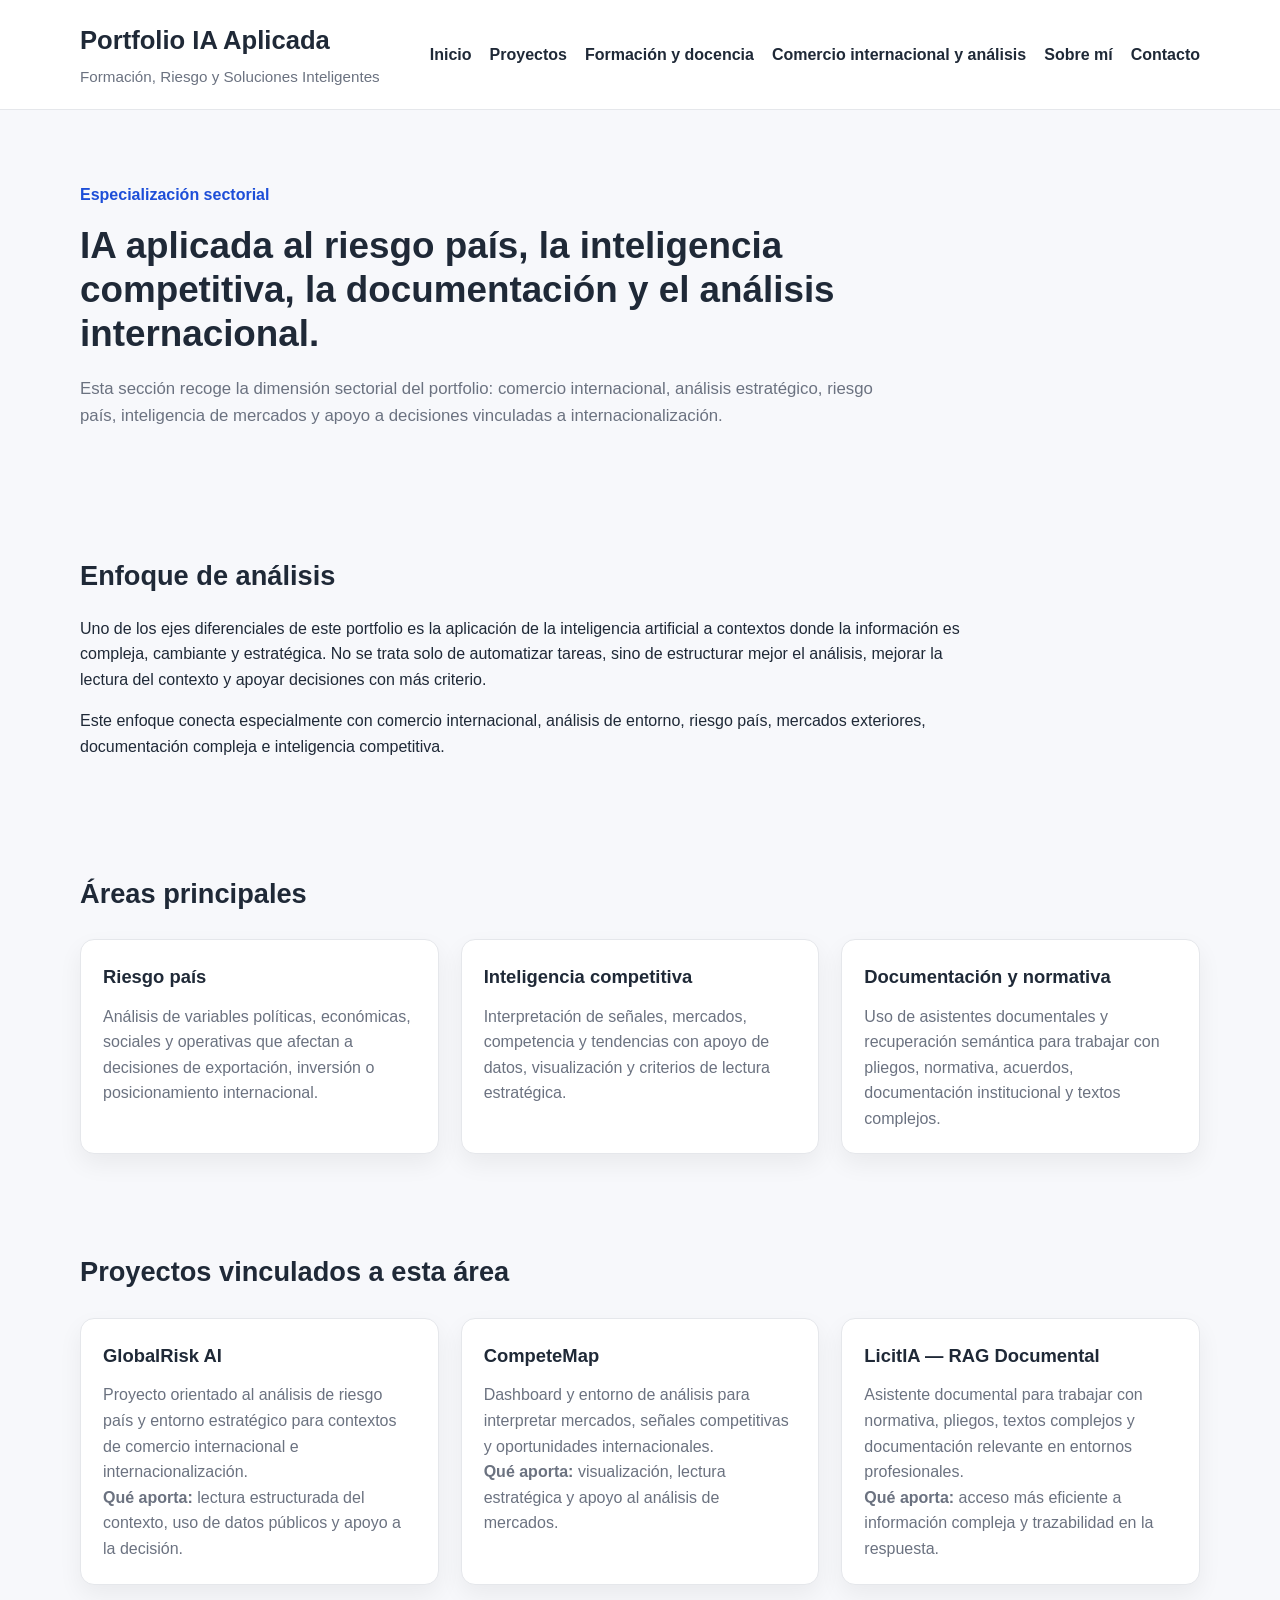
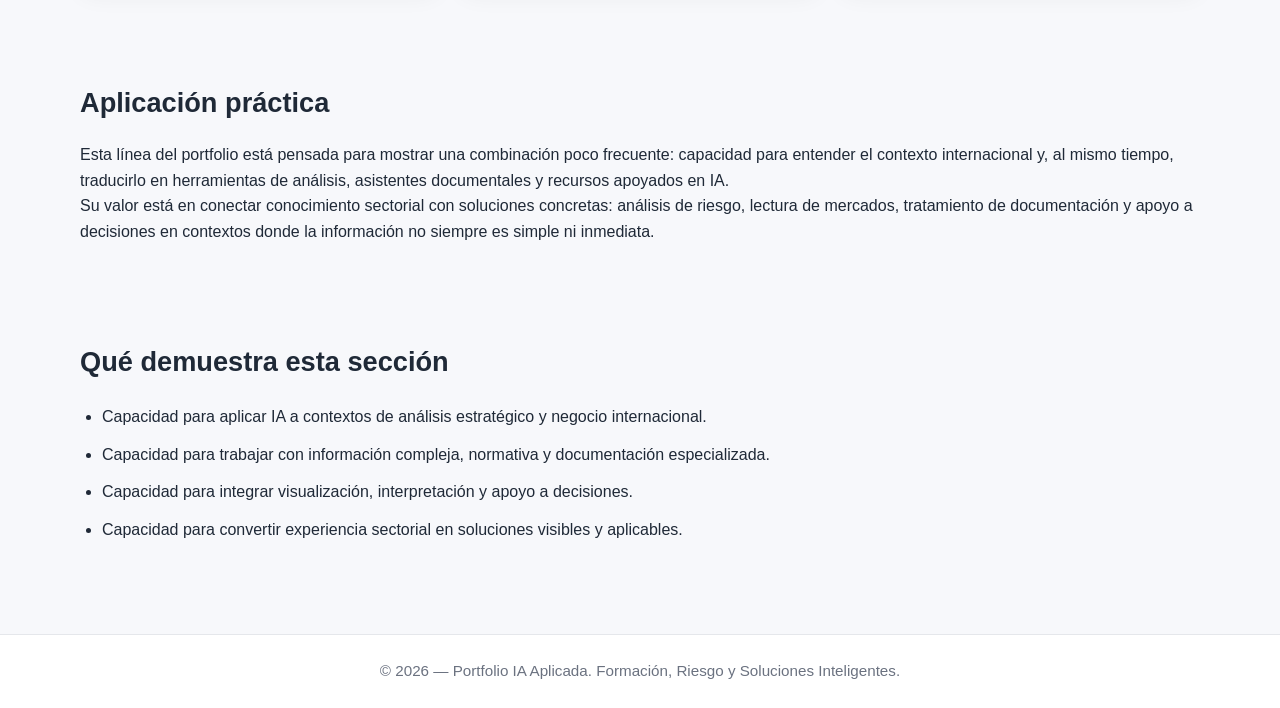
==== comercio-analisis.html @ 15f2c1be "Initial commit" ====
<!DOCTYPE html>
<html lang="es">
<head>
  <meta charset="UTF-8" />
  <meta name="viewport" content="width=device-width, initial-scale=1.0" />
  <title>Comercio internacional y análisis | Portfolio IA Aplicada</title>
  <meta name="description" content="Comercio internacional, riesgo país, inteligencia competitiva y análisis estratégico con IA aplicada." />
  <link rel="stylesheet" href="assets/css/styles.css" />
</head>
<body>

  <header class="site-header">
    <div class="container">
      <div class="brand">
        <h1>Portfolio IA Aplicada</h1>
        <p class="brand-subtitle">Formación, Riesgo y Soluciones Inteligentes</p>
      </div>

      <nav class="main-nav">
        <ul>
          <li><a href="index.html">Inicio</a></li>
          <li><a href="proyectos.html">Proyectos</a></li>
          <li><a href="formacion-docencia.html">Formación y docencia</a></li>
          <li><a href="comercio-analisis.html">Comercio internacional y análisis</a></li>
          <li><a href="sobre-mi.html">Sobre mí</a></li>
          <li><a href="contacto.html">Contacto</a></li>
        </ul>
      </nav>
    </div>
  </header>

  <main>
    <section class="hero">
      <div class="container">
        <p class="eyebrow">Especialización sectorial</p>
        <h2>IA aplicada al riesgo país, la inteligencia competitiva, la documentación y el análisis internacional.</h2>
        <p class="hero-text">
          Esta sección recoge la dimensión sectorial del portfolio: comercio internacional,
          análisis estratégico, riesgo país, inteligencia de mercados y apoyo a decisiones
          vinculadas a internacionalización.
        </p>
      </div>
    </section>

    <section class="intro">
      <div class="container">
        <h3>Enfoque de análisis</h3>
        <p>
          Uno de los ejes diferenciales de este portfolio es la aplicación de la inteligencia
          artificial a contextos donde la información es compleja, cambiante y estratégica.
          No se trata solo de automatizar tareas, sino de estructurar mejor el análisis,
          mejorar la lectura del contexto y apoyar decisiones con más criterio.
        </p>
        <p>
          Este enfoque conecta especialmente con comercio internacional, análisis de entorno,
          riesgo país, mercados exteriores, documentación compleja e inteligencia competitiva.
        </p>
      </div>
    </section>

    <section class="value-blocks">
      <div class="container">
        <h3>Áreas principales</h3>

        <div class="cards">
          <article class="card">
            <h4>Riesgo país</h4>
            <p>
              Análisis de variables políticas, económicas, sociales y operativas que afectan a
              decisiones de exportación, inversión o posicionamiento internacional.
            </p>
          </article>

          <article class="card">
            <h4>Inteligencia competitiva</h4>
            <p>
              Interpretación de señales, mercados, competencia y tendencias con apoyo de datos,
              visualización y criterios de lectura estratégica.
            </p>
          </article>

          <article class="card">
            <h4>Documentación y normativa</h4>
            <p>
              Uso de asistentes documentales y recuperación semántica para trabajar con pliegos,
              normativa, acuerdos, documentación institucional y textos complejos.
            </p>
          </article>
        </div>
      </div>
    </section>

    <section>
      <div class="container">
        <h3>Proyectos vinculados a esta área</h3>

        <div class="cards">
          <article class="card">
            <h4>GlobalRisk AI</h4>
            <p>
              Proyecto orientado al análisis de riesgo país y entorno estratégico para contextos
              de comercio internacional e internacionalización.
            </p>
            <p><strong>Qué aporta:</strong> lectura estructurada del contexto, uso de datos públicos y apoyo a la decisión.</p>
          </article>

          <article class="card">
            <h4>CompeteMap</h4>
            <p>
              Dashboard y entorno de análisis para interpretar mercados, señales competitivas y
              oportunidades internacionales.
            </p>
            <p><strong>Qué aporta:</strong> visualización, lectura estratégica y apoyo al análisis de mercados.</p>
          </article>

          <article class="card">
            <h4>LicitIA — RAG Documental</h4>
            <p>
              Asistente documental para trabajar con normativa, pliegos, textos complejos y
              documentación relevante en entornos profesionales.
            </p>
            <p><strong>Qué aporta:</strong> acceso más eficiente a información compleja y trazabilidad en la respuesta.</p>
          </article>
        </div>
      </div>
    </section>

    <section>
      <div class="container">
        <h3>Aplicación práctica</h3>
        <p>
          Esta línea del portfolio está pensada para mostrar una combinación poco frecuente:
          capacidad para entender el contexto internacional y, al mismo tiempo, traducirlo en
          herramientas de análisis, asistentes documentales y recursos apoyados en IA.
        </p>
        <p>
          Su valor está en conectar conocimiento sectorial con soluciones concretas: análisis
          de riesgo, lectura de mercados, tratamiento de documentación y apoyo a decisiones en
          contextos donde la información no siempre es simple ni inmediata.
        </p>
      </div>
    </section>

    <section class="specialization">
      <div class="container">
        <h3>Qué demuestra esta sección</h3>
        <ul class="feature-list">
          <li>Capacidad para aplicar IA a contextos de análisis estratégico y negocio internacional.</li>
          <li>Capacidad para trabajar con información compleja, normativa y documentación especializada.</li>
          <li>Capacidad para integrar visualización, interpretación y apoyo a decisiones.</li>
          <li>Capacidad para convertir experiencia sectorial en soluciones visibles y aplicables.</li>
        </ul>
      </div>
    </section>
  </main>

  <footer class="site-footer">
    <div class="container">
      <p>&copy; 2026 — Portfolio IA Aplicada. Formación, Riesgo y Soluciones Inteligentes.</p>
    </div>
  </footer>

  <script src="assets/js/main.js"></script>
</body>
</html>
---- assets/css/styles.css ----
* {
  box-sizing: border-box;
  margin: 0;
  padding: 0;
}

:root {
  --bg: #f7f8fb;
  --surface: #ffffff;
  --text: #1f2937;
  --muted: #6b7280;
  --primary: #1d4ed8;
  --primary-dark: #1e3a8a;
  --border: #e5e7eb;
  --shadow: 0 10px 25px rgba(0, 0, 0, 0.06);
  --radius: 14px;
  --max-width: 1120px;
}

body {
  font-family: Arial, Helvetica, sans-serif;
  background-color: var(--bg);
  color: var(--text);
  line-height: 1.6;
}

.container {
  width: min(92%, var(--max-width));
  margin: 0 auto;
}

.site-header {
  background: var(--surface);
  border-bottom: 1px solid var(--border);
  padding: 20px 0;
}

.site-header .container {
  display: flex;
  justify-content: space-between;
  align-items: center;
  gap: 24px;
  flex-wrap: wrap;
}

.brand h1 {
  font-size: 1.6rem;
  margin-bottom: 4px;
}

.brand-subtitle {
  color: var(--muted);
  font-size: 0.95rem;
}

.main-nav ul {
  display: flex;
  list-style: none;
  gap: 18px;
  flex-wrap: wrap;
}

.main-nav a {
  text-decoration: none;
  color: var(--text);
  font-weight: 600;
}

.main-nav a:hover {
  color: var(--primary);
}

.hero {
  padding: 72px 0 48px;
}

.eyebrow {
  color: var(--primary);
  font-weight: 700;
  margin-bottom: 16px;
}

.hero h2 {
  font-size: 2.3rem;
  line-height: 1.2;
  max-width: 900px;
  margin-bottom: 20px;
}

.hero-text {
  max-width: 800px;
  color: var(--muted);
  font-size: 1.05rem;
  margin-bottom: 28px;
}

.hero-actions {
  display: flex;
  gap: 14px;
  flex-wrap: wrap;
}

.btn {
  display: inline-block;
  text-decoration: none;
  padding: 12px 18px;
  border-radius: 10px;
  font-weight: 700;
  transition: 0.2s ease;
}

.btn-primary {
  background: var(--primary);
  color: #ffffff;
}

.btn-primary:hover {
  background: var(--primary-dark);
}

.btn-secondary {
  background: #eef2ff;
  color: var(--primary-dark);
}

.btn-secondary:hover {
  background: #dbeafe;
}

section {
  padding: 48px 0;
}

section h3 {
  font-size: 1.7rem;
  margin-bottom: 18px;
}

.intro p {
  margin-bottom: 16px;
  max-width: 900px;
  color: var(--text);
}

.cards {
  display: grid;
  grid-template-columns: repeat(3, 1fr);
  gap: 22px;
  margin-top: 24px;
}

.card {
  background: var(--surface);
  border: 1px solid var(--border);
  border-radius: var(--radius);
  padding: 22px;
  box-shadow: var(--shadow);
}

.card h4 {
  margin-bottom: 12px;
  font-size: 1.15rem;
}

.card p {
  color: var(--muted);
}

.section-action {
  margin-top: 28px;
}

.feature-list {
  margin-top: 20px;
  padding-left: 22px;
}

.feature-list li {
  margin-bottom: 12px;
}

.site-footer {
  border-top: 1px solid var(--border);
  background: var(--surface);
  padding: 24px 0;
  margin-top: 32px;
}

.site-footer p {
  color: var(--muted);
  text-align: center;
  font-size: 0.95rem;
}

@media (max-width: 900px) {
  .hero h2 {
    font-size: 1.9rem;
  }

  .cards {
    grid-template-columns: 1fr;
  }
}

@media (max-width: 640px) {
  .site-header .container {
    align-items: flex-start;
  }

  .main-nav ul {
    flex-direction: column;
    gap: 10px;
  }

  .hero {
    padding: 56px 0 32px;
  }

  .hero h2 {
    font-size: 1.6rem;
  }
}
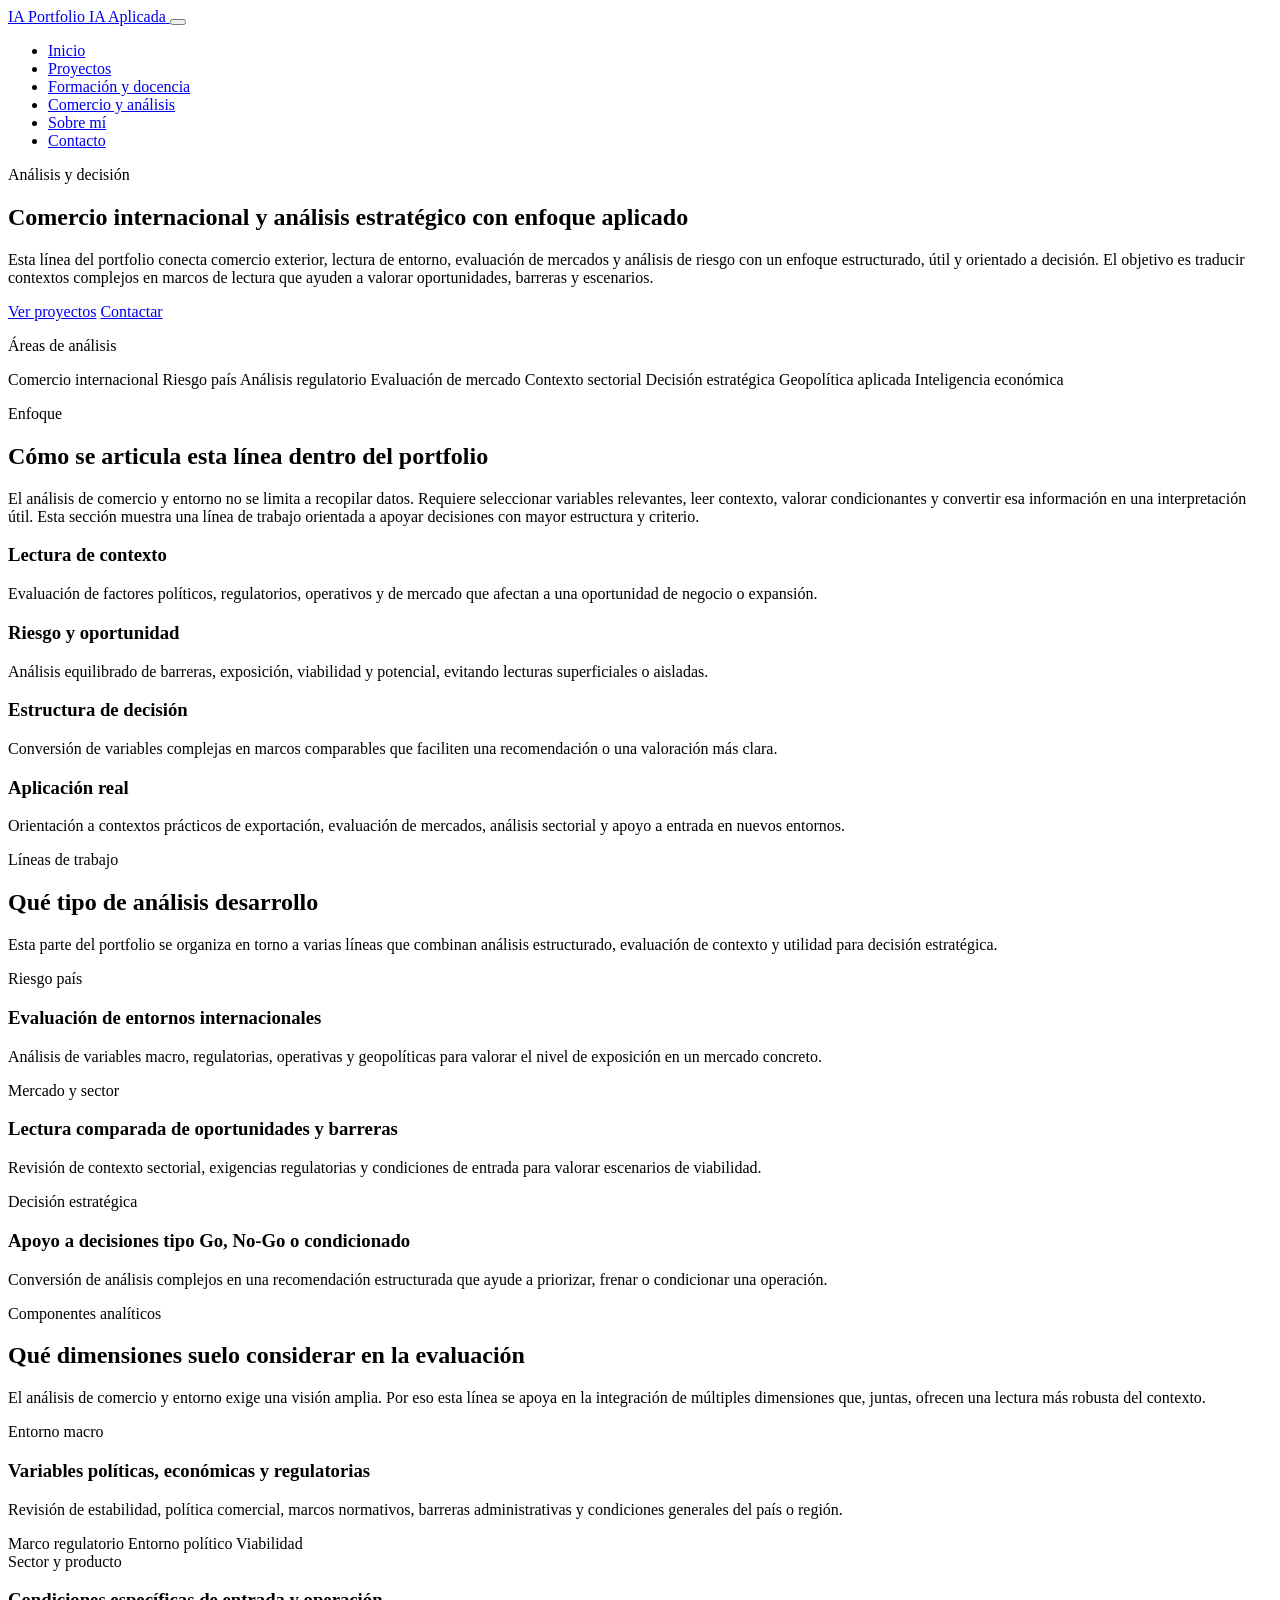
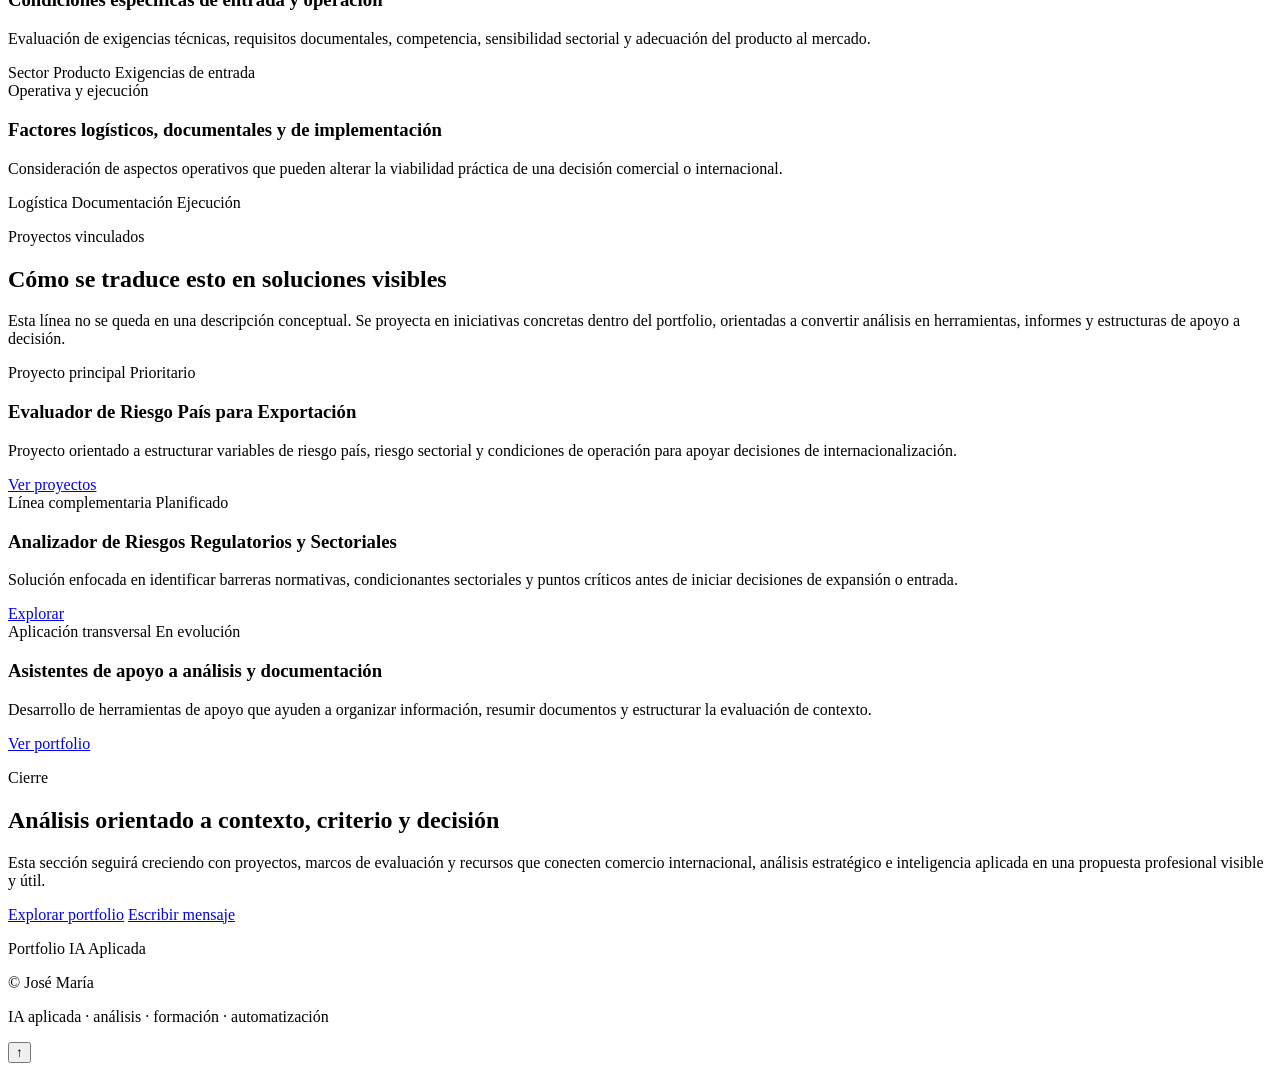
==== commit 1c4a417b: "update htmls" ====
--- a/comercio-analisis.html
+++ b/comercio-analisis.html
@@ -3,25 +3,37 @@
 <head>
   <meta charset="UTF-8" />
   <meta name="viewport" content="width=device-width, initial-scale=1.0" />
-  <title>Comercio internacional y análisis | Portfolio IA Aplicada</title>
-  <meta name="description" content="Comercio internacional, riesgo país, inteligencia competitiva y análisis estratégico con IA aplicada." />
-  <link rel="stylesheet" href="assets/css/styles.css" />
+  <meta name="description" content="Comercio internacional y análisis estratégico con apoyo de IA aplicada. Riesgo país, evaluación de contexto, análisis de mercado y apoyo a la decisión." />
+  <meta name="author" content="José María" />
+  <title>Comercio y análisis | Portfolio IA Aplicada</title>
+  <link rel="stylesheet" href="styles.css" />
 </head>
 <body>
-
-  <header class="site-header">
-    <div class="container">
-      <div class="brand">
-        <h1>Portfolio IA Aplicada</h1>
-        <p class="brand-subtitle">Formación, Riesgo y Soluciones Inteligentes</p>
-      </div>
-
-      <nav class="main-nav">
+  <header class="site-header" id="site-header">
+    <div class="container header-inner">
+      <a href="index.html" class="logo">
+        <span class="logo-mark">IA</span>
+        <span class="logo-text">Portfolio IA Aplicada</span>
+      </a>
+
+      <button
+        class="menu-toggle"
+        id="menu-toggle"
+        aria-label="Abrir menú"
+        aria-expanded="false"
+        aria-controls="main-nav"
+      >
+        <span></span>
+        <span></span>
+        <span></span>
+      </button>
+
+      <nav class="main-nav" id="main-nav">
         <ul>
           <li><a href="index.html">Inicio</a></li>
           <li><a href="proyectos.html">Proyectos</a></li>
           <li><a href="formacion-docencia.html">Formación y docencia</a></li>
-          <li><a href="comercio-analisis.html">Comercio internacional y análisis</a></li>
+          <li><a href="comercio-analisis.html" class="active">Comercio y análisis</a></li>
           <li><a href="sobre-mi.html">Sobre mí</a></li>
           <li><a href="contacto.html">Contacto</a></li>
         </ul>
@@ -31,135 +43,299 @@
 
   <main>
     <section class="hero">
-      <div class="container">
-        <p class="eyebrow">Especialización sectorial</p>
-        <h2>IA aplicada al riesgo país, la inteligencia competitiva, la documentación y el análisis internacional.</h2>
-        <p class="hero-text">
-          Esta sección recoge la dimensión sectorial del portfolio: comercio internacional,
-          análisis estratégico, riesgo país, inteligencia de mercados y apoyo a decisiones
-          vinculadas a internacionalización.
-        </p>
-      </div>
-    </section>
-
-    <section class="intro">
-      <div class="container">
-        <h3>Enfoque de análisis</h3>
-        <p>
-          Uno de los ejes diferenciales de este portfolio es la aplicación de la inteligencia
-          artificial a contextos donde la información es compleja, cambiante y estratégica.
-          No se trata solo de automatizar tareas, sino de estructurar mejor el análisis,
-          mejorar la lectura del contexto y apoyar decisiones con más criterio.
-        </p>
-        <p>
-          Este enfoque conecta especialmente con comercio internacional, análisis de entorno,
-          riesgo país, mercados exteriores, documentación compleja e inteligencia competitiva.
-        </p>
-      </div>
-    </section>
-
-    <section class="value-blocks">
-      <div class="container">
-        <h3>Áreas principales</h3>
-
-        <div class="cards">
-          <article class="card">
-            <h4>Riesgo país</h4>
-            <p>
-              Análisis de variables políticas, económicas, sociales y operativas que afectan a
-              decisiones de exportación, inversión o posicionamiento internacional.
-            </p>
-          </article>
-
-          <article class="card">
-            <h4>Inteligencia competitiva</h4>
-            <p>
-              Interpretación de señales, mercados, competencia y tendencias con apoyo de datos,
-              visualización y criterios de lectura estratégica.
-            </p>
-          </article>
-
-          <article class="card">
-            <h4>Documentación y normativa</h4>
-            <p>
-              Uso de asistentes documentales y recuperación semántica para trabajar con pliegos,
-              normativa, acuerdos, documentación institucional y textos complejos.
-            </p>
-          </article>
-        </div>
-      </div>
-    </section>
-
-    <section>
-      <div class="container">
-        <h3>Proyectos vinculados a esta área</h3>
-
-        <div class="cards">
-          <article class="card">
-            <h4>GlobalRisk AI</h4>
-            <p>
-              Proyecto orientado al análisis de riesgo país y entorno estratégico para contextos
-              de comercio internacional e internacionalización.
-            </p>
-            <p><strong>Qué aporta:</strong> lectura estructurada del contexto, uso de datos públicos y apoyo a la decisión.</p>
-          </article>
-
-          <article class="card">
-            <h4>CompeteMap</h4>
-            <p>
-              Dashboard y entorno de análisis para interpretar mercados, señales competitivas y
-              oportunidades internacionales.
-            </p>
-            <p><strong>Qué aporta:</strong> visualización, lectura estratégica y apoyo al análisis de mercados.</p>
-          </article>
-
-          <article class="card">
-            <h4>LicitIA — RAG Documental</h4>
-            <p>
-              Asistente documental para trabajar con normativa, pliegos, textos complejos y
-              documentación relevante en entornos profesionales.
-            </p>
-            <p><strong>Qué aporta:</strong> acceso más eficiente a información compleja y trazabilidad en la respuesta.</p>
-          </article>
-        </div>
-      </div>
-    </section>
-
-    <section>
-      <div class="container">
-        <h3>Aplicación práctica</h3>
-        <p>
-          Esta línea del portfolio está pensada para mostrar una combinación poco frecuente:
-          capacidad para entender el contexto internacional y, al mismo tiempo, traducirlo en
-          herramientas de análisis, asistentes documentales y recursos apoyados en IA.
-        </p>
-        <p>
-          Su valor está en conectar conocimiento sectorial con soluciones concretas: análisis
-          de riesgo, lectura de mercados, tratamiento de documentación y apoyo a decisiones en
-          contextos donde la información no siempre es simple ni inmediata.
-        </p>
-      </div>
-    </section>
-
-    <section class="specialization">
-      <div class="container">
-        <h3>Qué demuestra esta sección</h3>
-        <ul class="feature-list">
-          <li>Capacidad para aplicar IA a contextos de análisis estratégico y negocio internacional.</li>
-          <li>Capacidad para trabajar con información compleja, normativa y documentación especializada.</li>
-          <li>Capacidad para integrar visualización, interpretación y apoyo a decisiones.</li>
-          <li>Capacidad para convertir experiencia sectorial en soluciones visibles y aplicables.</li>
-        </ul>
+      <div class="container hero-grid">
+        <div class="hero-copy reveal">
+          <p class="eyebrow">Análisis y decisión</p>
+          <h1>Comercio internacional y análisis estratégico con enfoque aplicado</h1>
+          <p class="lead">
+            Esta línea del portfolio conecta comercio exterior, lectura de entorno,
+            evaluación de mercados y análisis de riesgo con un enfoque estructurado,
+            útil y orientado a decisión. El objetivo es traducir contextos complejos
+            en marcos de lectura que ayuden a valorar oportunidades, barreras y escenarios.
+          </p>
+
+          <div class="hero-actions">
+            <a href="proyectos.html" class="btn btn-primary">Ver proyectos</a>
+            <a href="contacto.html" class="btn btn-secondary">Contactar</a>
+          </div>
+        </div>
+
+        <div class="hero-panel reveal">
+          <div class="glass-card">
+            <p class="mini-title">Áreas de análisis</p>
+            <div class="tag-list">
+              <span class="tag">Comercio internacional</span>
+              <span class="tag">Riesgo país</span>
+              <span class="tag">Análisis regulatorio</span>
+              <span class="tag">Evaluación de mercado</span>
+              <span class="tag">Contexto sectorial</span>
+              <span class="tag">Decisión estratégica</span>
+              <span class="tag">Geopolítica aplicada</span>
+              <span class="tag">Inteligencia económica</span>
+            </div>
+          </div>
+        </div>
+      </div>
+    </section>
+
+    <section class="section reveal">
+      <div class="container">
+        <div class="section-heading">
+          <p class="section-kicker">Enfoque</p>
+          <h2>Cómo se articula esta línea dentro del portfolio</h2>
+          <p>
+            El análisis de comercio y entorno no se limita a recopilar datos. Requiere
+            seleccionar variables relevantes, leer contexto, valorar condicionantes y
+            convertir esa información en una interpretación útil. Esta sección muestra
+            una línea de trabajo orientada a apoyar decisiones con mayor estructura y criterio.
+          </p>
+        </div>
+
+        <div class="info-grid">
+          <article class="info-card">
+            <h3>Lectura de contexto</h3>
+            <p>
+              Evaluación de factores políticos, regulatorios, operativos y de mercado
+              que afectan a una oportunidad de negocio o expansión.
+            </p>
+          </article>
+
+          <article class="info-card">
+            <h3>Riesgo y oportunidad</h3>
+            <p>
+              Análisis equilibrado de barreras, exposición, viabilidad y potencial,
+              evitando lecturas superficiales o aisladas.
+            </p>
+          </article>
+
+          <article class="info-card">
+            <h3>Estructura de decisión</h3>
+            <p>
+              Conversión de variables complejas en marcos comparables que faciliten
+              una recomendación o una valoración más clara.
+            </p>
+          </article>
+
+          <article class="info-card">
+            <h3>Aplicación real</h3>
+            <p>
+              Orientación a contextos prácticos de exportación, evaluación de mercados,
+              análisis sectorial y apoyo a entrada en nuevos entornos.
+            </p>
+          </article>
+        </div>
+      </div>
+    </section>
+
+    <section class="section section-soft reveal">
+      <div class="container">
+        <div class="section-heading">
+          <p class="section-kicker">Líneas de trabajo</p>
+          <h2>Qué tipo de análisis desarrollo</h2>
+          <p>
+            Esta parte del portfolio se organiza en torno a varias líneas que combinan
+            análisis estructurado, evaluación de contexto y utilidad para decisión estratégica.
+          </p>
+        </div>
+
+        <div class="projects-grid">
+          <article class="project-card compact">
+            <div class="project-top">
+              <span class="project-area">Riesgo país</span>
+            </div>
+            <h3>Evaluación de entornos internacionales</h3>
+            <p class="project-text">
+              Análisis de variables macro, regulatorias, operativas y geopolíticas para
+              valorar el nivel de exposición en un mercado concreto.
+            </p>
+          </article>
+
+          <article class="project-card compact">
+            <div class="project-top">
+              <span class="project-area">Mercado y sector</span>
+            </div>
+            <h3>Lectura comparada de oportunidades y barreras</h3>
+            <p class="project-text">
+              Revisión de contexto sectorial, exigencias regulatorias y condiciones de
+              entrada para valorar escenarios de viabilidad.
+            </p>
+          </article>
+
+          <article class="project-card compact">
+            <div class="project-top">
+              <span class="project-area">Decisión estratégica</span>
+            </div>
+            <h3>Apoyo a decisiones tipo Go, No-Go o condicionado</h3>
+            <p class="project-text">
+              Conversión de análisis complejos en una recomendación estructurada que
+              ayude a priorizar, frenar o condicionar una operación.
+            </p>
+          </article>
+        </div>
+      </div>
+    </section>
+
+    <section class="section reveal">
+      <div class="container">
+        <div class="section-heading">
+          <p class="section-kicker">Componentes analíticos</p>
+          <h2>Qué dimensiones suelo considerar en la evaluación</h2>
+          <p>
+            El análisis de comercio y entorno exige una visión amplia. Por eso esta línea
+            se apoya en la integración de múltiples dimensiones que, juntas, ofrecen una
+            lectura más robusta del contexto.
+          </p>
+        </div>
+
+        <div class="projects-grid">
+          <article class="project-card">
+            <div class="project-top">
+              <span class="project-area">Entorno macro</span>
+            </div>
+            <h3>Variables políticas, económicas y regulatorias</h3>
+            <p class="project-text">
+              Revisión de estabilidad, política comercial, marcos normativos, barreras
+              administrativas y condiciones generales del país o región.
+            </p>
+            <div class="project-meta">
+              <span>Marco regulatorio</span>
+              <span>Entorno político</span>
+              <span>Viabilidad</span>
+            </div>
+          </article>
+
+          <article class="project-card">
+            <div class="project-top">
+              <span class="project-area">Sector y producto</span>
+            </div>
+            <h3>Condiciones específicas de entrada y operación</h3>
+            <p class="project-text">
+              Evaluación de exigencias técnicas, requisitos documentales, competencia,
+              sensibilidad sectorial y adecuación del producto al mercado.
+            </p>
+            <div class="project-meta">
+              <span>Sector</span>
+              <span>Producto</span>
+              <span>Exigencias de entrada</span>
+            </div>
+          </article>
+
+          <article class="project-card">
+            <div class="project-top">
+              <span class="project-area">Operativa y ejecución</span>
+            </div>
+            <h3>Factores logísticos, documentales y de implementación</h3>
+            <p class="project-text">
+              Consideración de aspectos operativos que pueden alterar la viabilidad
+              práctica de una decisión comercial o internacional.
+            </p>
+            <div class="project-meta">
+              <span>Logística</span>
+              <span>Documentación</span>
+              <span>Ejecución</span>
+            </div>
+          </article>
+        </div>
+      </div>
+    </section>
+
+    <section class="section section-soft reveal">
+      <div class="container">
+        <div class="section-heading">
+          <p class="section-kicker">Proyectos vinculados</p>
+          <h2>Cómo se traduce esto en soluciones visibles</h2>
+          <p>
+            Esta línea no se queda en una descripción conceptual. Se proyecta en iniciativas
+            concretas dentro del portfolio, orientadas a convertir análisis en herramientas,
+            informes y estructuras de apoyo a decisión.
+          </p>
+        </div>
+
+        <div class="projects-grid">
+          <article class="project-card featured">
+            <div class="project-top">
+              <span class="project-area">Proyecto principal</span>
+              <span class="project-status status-dev">Prioritario</span>
+            </div>
+            <h3>Evaluador de Riesgo País para Exportación</h3>
+            <p class="project-text">
+              Proyecto orientado a estructurar variables de riesgo país, riesgo sectorial
+              y condiciones de operación para apoyar decisiones de internacionalización.
+            </p>
+            <div class="project-actions">
+              <a href="proyectos.html" class="btn btn-primary">Ver proyectos</a>
+            </div>
+          </article>
+
+          <article class="project-card">
+            <div class="project-top">
+              <span class="project-area">Línea complementaria</span>
+              <span class="project-status status-plan">Planificado</span>
+            </div>
+            <h3>Analizador de Riesgos Regulatorios y Sectoriales</h3>
+            <p class="project-text">
+              Solución enfocada en identificar barreras normativas, condicionantes sectoriales
+              y puntos críticos antes de iniciar decisiones de expansión o entrada.
+            </p>
+            <div class="project-actions">
+              <a href="proyectos.html" class="btn btn-outline">Explorar</a>
+            </div>
+          </article>
+
+          <article class="project-card">
+            <div class="project-top">
+              <span class="project-area">Aplicación transversal</span>
+              <span class="project-status status-plan">En evolución</span>
+            </div>
+            <h3>Asistentes de apoyo a análisis y documentación</h3>
+            <p class="project-text">
+              Desarrollo de herramientas de apoyo que ayuden a organizar información,
+              resumir documentos y estructurar la evaluación de contexto.
+            </p>
+            <div class="project-actions">
+              <a href="proyectos.html" class="btn btn-outline">Ver portfolio</a>
+            </div>
+          </article>
+        </div>
+      </div>
+    </section>
+
+    <section class="section reveal">
+      <div class="container">
+        <div class="cta-box">
+          <div class="cta-copy">
+            <p class="section-kicker">Cierre</p>
+            <h2>Análisis orientado a contexto, criterio y decisión</h2>
+            <p>
+              Esta sección seguirá creciendo con proyectos, marcos de evaluación y recursos
+              que conecten comercio internacional, análisis estratégico e inteligencia aplicada
+              en una propuesta profesional visible y útil.
+            </p>
+          </div>
+
+          <div class="cta-actions">
+            <a href="proyectos.html" class="btn btn-primary">Explorar portfolio</a>
+            <a href="contacto.html" class="btn btn-secondary">Escribir mensaje</a>
+          </div>
+        </div>
       </div>
     </section>
   </main>
 
   <footer class="site-footer">
-    <div class="container">
-      <p>&copy; 2026 — Portfolio IA Aplicada. Formación, Riesgo y Soluciones Inteligentes.</p>
+    <div class="container footer-inner">
+      <div>
+        <p class="footer-brand">Portfolio IA Aplicada</p>
+        <p>&copy; <span id="current-year"></span> José María</p>
+      </div>
+      <div>
+        <p>IA aplicada · análisis · formación · automatización</p>
+      </div>
     </div>
   </footer>
 
-  <script src="assets/js/main.js"></script>
+  <button id="back-to-top" aria-label="Volver arriba">↑</button>
+
+  <script src="main.js"></script>
 </body>
 </html>
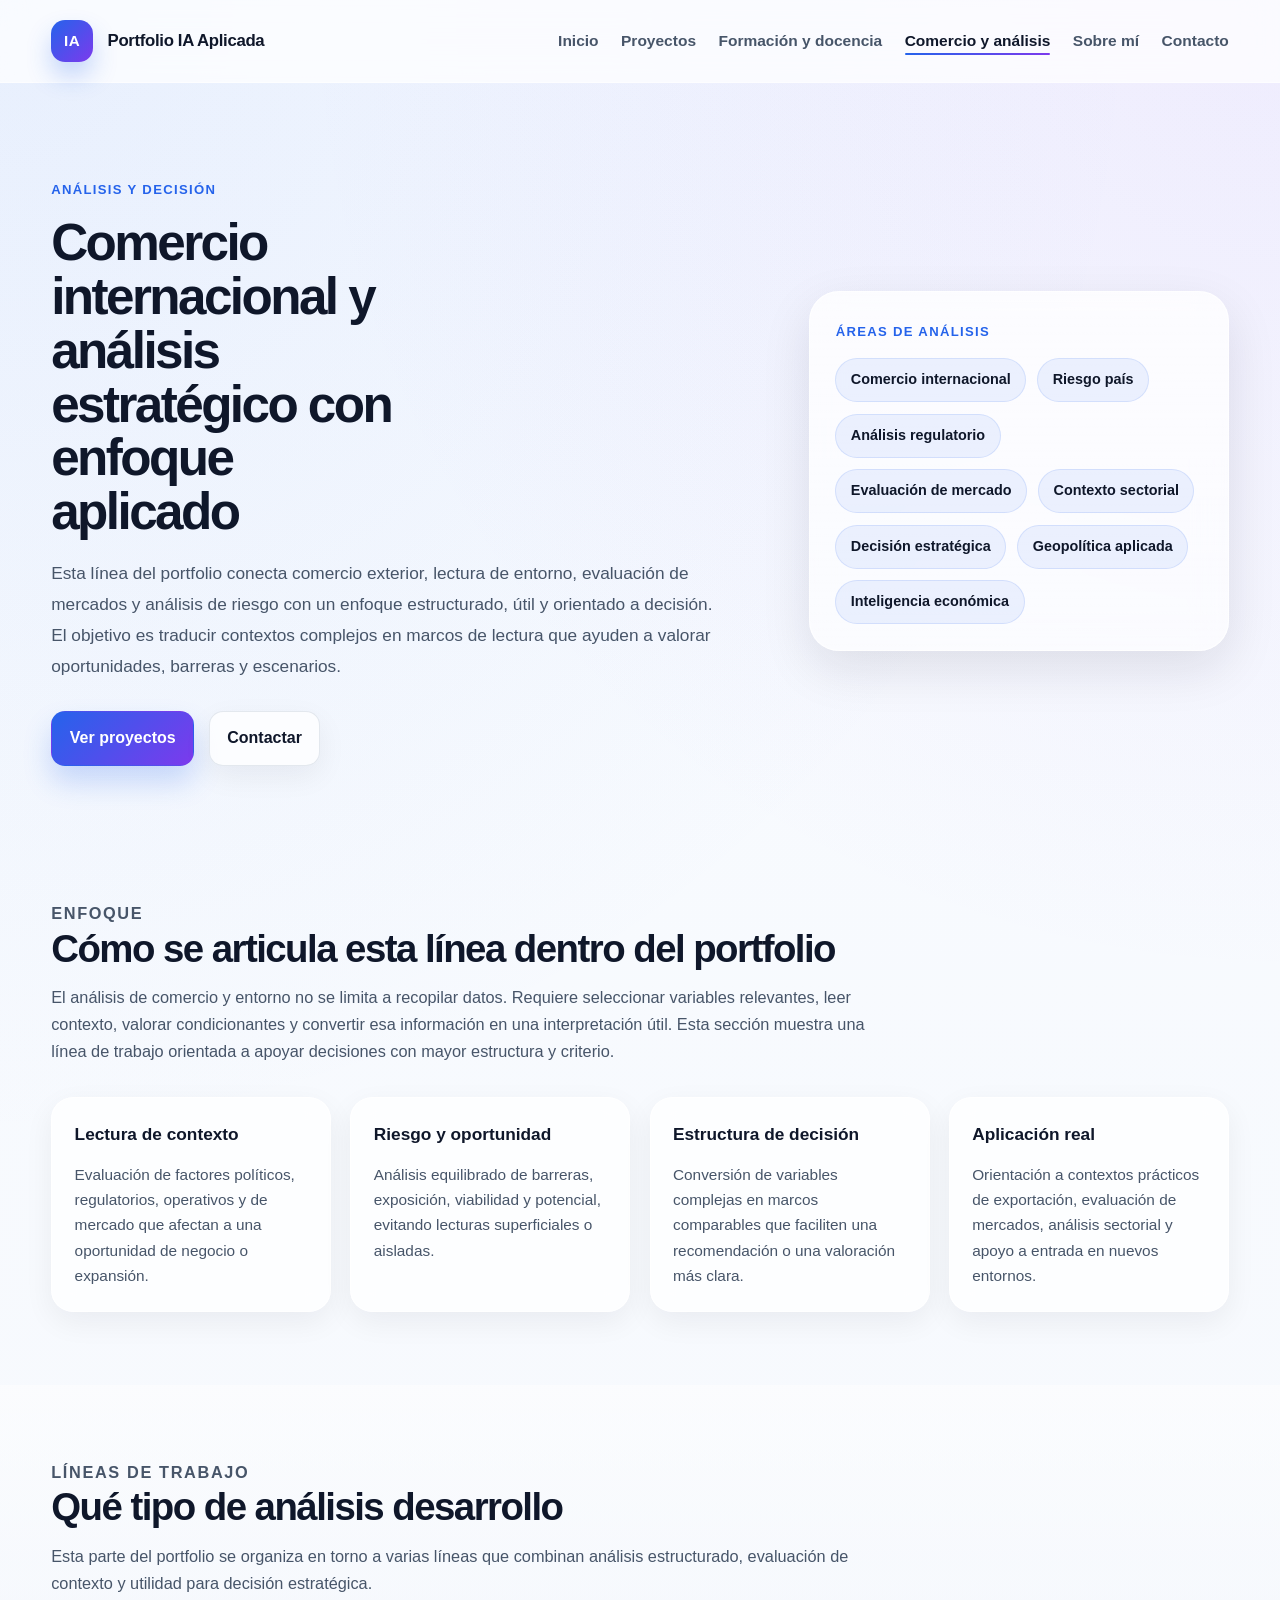
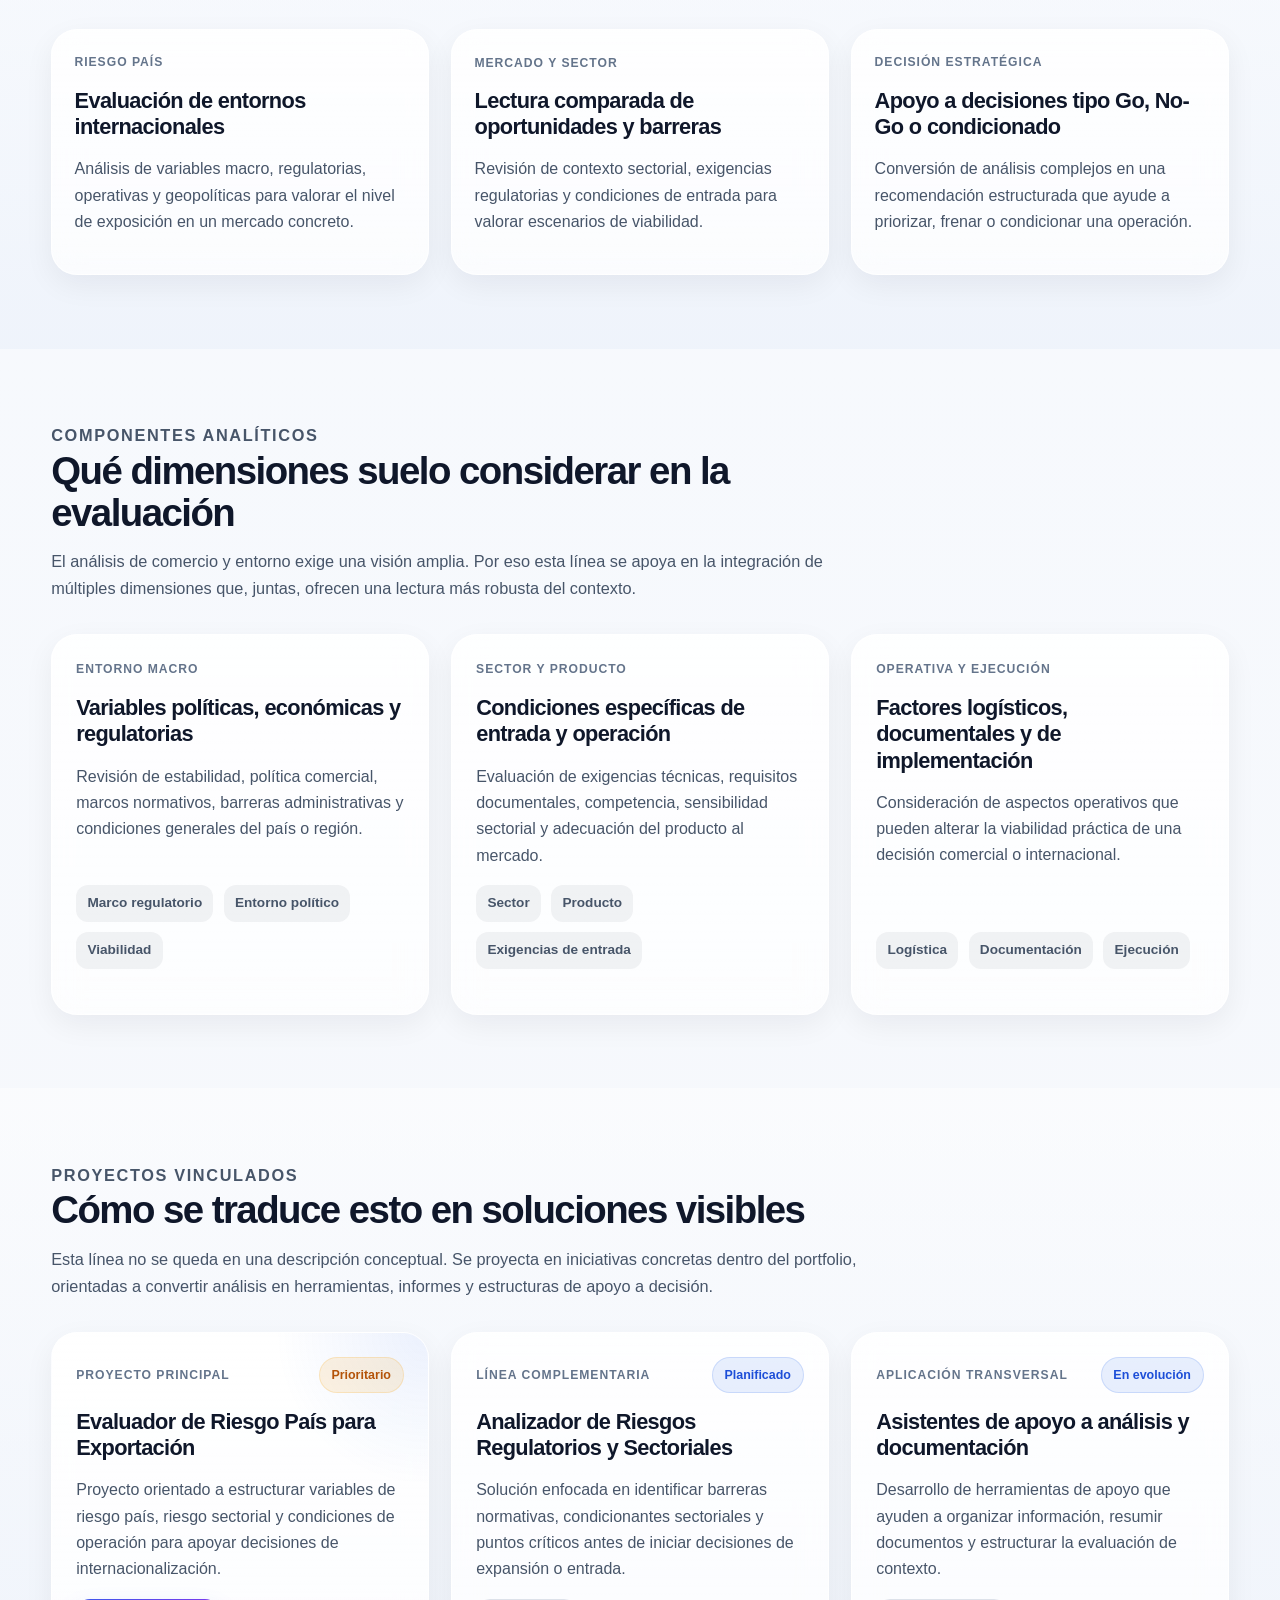
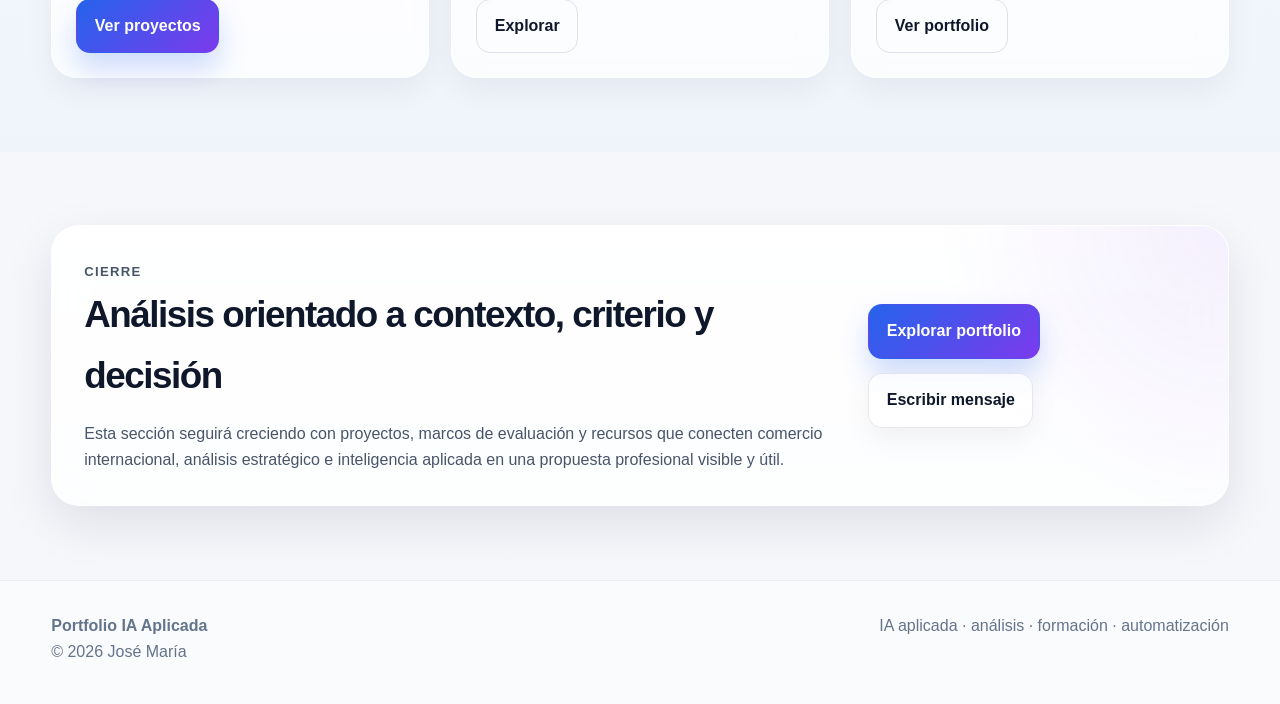
==== commit 9c29ee69: "update assest" ====
--- a/comercio-analisis.html
+++ b/comercio-analisis.html
@@ -6,7 +6,8 @@
   <meta name="description" content="Comercio internacional y análisis estratégico con apoyo de IA aplicada. Riesgo país, evaluación de contexto, análisis de mercado y apoyo a la decisión." />
   <meta name="author" content="José María" />
   <title>Comercio y análisis | Portfolio IA Aplicada</title>
-  <link rel="stylesheet" href="styles.css" />
+  <link rel="stylesheet" href="assets/css/styles.css" />
+ 
 </head>
 <body>
   <header class="site-header" id="site-header">
@@ -336,6 +337,6 @@
 
   <button id="back-to-top" aria-label="Volver arriba">↑</button>
 
-  <script src="main.js"></script>
+   <script src="assets/js/main.js"></script>
 </body>
 </html>
--- a/assets/css/styles.css
+++ b/assets/css/styles.css
@@ -0,0 +1,724 @@
+:root {
+  --bg: #f5f7fb;
+  --surface: rgba(255, 255, 255, 0.72);
+  --surface-solid: #ffffff;
+  --surface-soft: #eef3fb;
+  --text: #0f172a;
+  --muted: #475569;
+  --muted-2: #64748b;
+  --border: rgba(148, 163, 184, 0.22);
+  --primary: #2563eb;
+  --primary-dark: #1d4ed8;
+  --accent: #7c3aed;
+  --shadow-sm: 0 10px 30px rgba(15, 23, 42, 0.06);
+  --shadow-md: 0 18px 50px rgba(15, 23, 42, 0.1);
+  --shadow-lg: 0 30px 70px rgba(15, 23, 42, 0.14);
+  --radius-sm: 14px;
+  --radius-md: 22px;
+  --radius-lg: 30px;
+  --container: 1180px;
+  --transition: 0.28s ease;
+}
+
+*,
+*::before,
+*::after {
+  box-sizing: border-box;
+}
+
+html {
+  scroll-behavior: smooth;
+}
+
+body {
+  margin: 0;
+  font-family: Inter, Arial, Helvetica, sans-serif;
+  color: var(--text);
+  background:
+    radial-gradient(circle at top left, rgba(37, 99, 235, 0.08), transparent 28%),
+    radial-gradient(circle at top right, rgba(124, 58, 237, 0.08), transparent 24%),
+    linear-gradient(180deg, #f8fbff 0%, #f5f7fb 100%);
+  line-height: 1.65;
+}
+
+img {
+  max-width: 100%;
+  display: block;
+}
+
+a {
+  color: inherit;
+  text-decoration: none;
+}
+
+button,
+input,
+textarea,
+select {
+  font: inherit;
+}
+
+.container {
+  width: min(var(--container), 92%);
+  margin: 0 auto;
+}
+
+/* HEADER */
+
+.site-header {
+  position: sticky;
+  top: 0;
+  z-index: 1000;
+  backdrop-filter: blur(16px);
+  background: rgba(255, 255, 255, 0.72);
+  border-bottom: 1px solid rgba(255, 255, 255, 0.55);
+  transition: box-shadow var(--transition), background var(--transition);
+}
+
+.site-header.scrolled {
+  box-shadow: var(--shadow-sm);
+  background: rgba(255, 255, 255, 0.88);
+}
+
+.header-inner {
+  display: flex;
+  align-items: center;
+  justify-content: space-between;
+  min-height: 82px;
+  gap: 1.5rem;
+}
+
+.logo {
+  display: inline-flex;
+  align-items: center;
+  gap: 0.9rem;
+  font-weight: 800;
+  color: var(--text);
+}
+
+.logo-mark {
+  width: 42px;
+  height: 42px;
+  display: inline-flex;
+  align-items: center;
+  justify-content: center;
+  border-radius: 14px;
+  color: #ffffff;
+  background: linear-gradient(135deg, var(--primary), var(--accent));
+  box-shadow: 0 14px 24px rgba(37, 99, 235, 0.25);
+  font-size: 0.95rem;
+  letter-spacing: 0.04em;
+}
+
+.logo-text {
+  font-size: 1.05rem;
+  letter-spacing: -0.02em;
+}
+
+.main-nav ul {
+  display: flex;
+  align-items: center;
+  gap: 1.4rem;
+  list-style: none;
+  margin: 0;
+  padding: 0;
+}
+
+.main-nav a {
+  position: relative;
+  color: var(--muted);
+  font-weight: 600;
+  font-size: 0.97rem;
+  transition: color var(--transition);
+}
+
+.main-nav a:hover,
+.main-nav a.active {
+  color: var(--text);
+}
+
+.main-nav a.active::after,
+.main-nav a:hover::after {
+  content: "";
+  position: absolute;
+  left: 0;
+  bottom: -0.4rem;
+  width: 100%;
+  height: 2px;
+  border-radius: 999px;
+  background: linear-gradient(90deg, var(--primary), var(--accent));
+}
+
+.menu-toggle {
+  display: none;
+  width: 48px;
+  height: 48px;
+  border: 1px solid var(--border);
+  background: rgba(255, 255, 255, 0.72);
+  border-radius: 14px;
+  cursor: pointer;
+  padding: 0;
+  align-items: center;
+  justify-content: center;
+  flex-direction: column;
+  gap: 5px;
+  box-shadow: var(--shadow-sm);
+}
+
+.menu-toggle span {
+  width: 20px;
+  height: 2px;
+  background: var(--text);
+  border-radius: 999px;
+  transition: transform var(--transition), opacity var(--transition);
+}
+
+.menu-toggle.active span:nth-child(1) {
+  transform: translateY(7px) rotate(45deg);
+}
+
+.menu-toggle.active span:nth-child(2) {
+  opacity: 0;
+}
+
+.menu-toggle.active span:nth-child(3) {
+  transform: translateY(-7px) rotate(-45deg);
+}
+
+/* HERO */
+
+.hero {
+  padding: 5.8rem 0 3.8rem;
+}
+
+.hero-grid {
+  display: grid;
+  grid-template-columns: 1.35fr 0.95fr;
+  gap: 2rem;
+  align-items: center;
+}
+
+.eyebrow,
+.section-kicker,
+.mini-title {
+  display: inline-block;
+  margin: 0 0 1rem;
+  font-size: 0.82rem;
+  font-weight: 800;
+  letter-spacing: 0.1em;
+  text-transform: uppercase;
+  color: var(--primary);
+}
+
+.hero h1 {
+  margin: 0 0 1.2rem;
+  font-size: clamp(2.4rem, 4vw, 4.3rem);
+  line-height: 1.05;
+  letter-spacing: -0.05em;
+  color: var(--text);
+  max-width: 12ch;
+}
+
+.lead {
+  max-width: 760px;
+  margin-bottom: 1.8rem;
+  color: var(--muted);
+  font-size: 1.08rem;
+  line-height: 1.8;
+}
+
+.hero-actions,
+.cta-actions,
+.project-actions {
+  display: flex;
+  flex-wrap: wrap;
+  gap: 0.9rem;
+}
+
+.hero-metrics {
+  display: flex;
+  flex-wrap: wrap;
+  gap: 1rem;
+  margin-top: 2rem;
+}
+
+.metric-card {
+  min-width: 150px;
+  padding: 1rem 1.1rem;
+  border-radius: 18px;
+  background: rgba(255, 255, 255, 0.74);
+  border: 1px solid rgba(255, 255, 255, 0.7);
+  box-shadow: var(--shadow-sm);
+}
+
+.metric-card strong {
+  display: block;
+  font-size: 1.5rem;
+  color: var(--text);
+  line-height: 1;
+  margin-bottom: 0.4rem;
+}
+
+.metric-card span {
+  color: var(--muted-2);
+  font-size: 0.92rem;
+}
+
+.hero-panel {
+  display: flex;
+  justify-content: flex-end;
+}
+
+.glass-card {
+  width: 100%;
+  max-width: 420px;
+  padding: 1.6rem;
+  border-radius: var(--radius-lg);
+  background: linear-gradient(180deg, rgba(255,255,255,0.8), rgba(255,255,255,0.62));
+  border: 1px solid rgba(255,255,255,0.72);
+  box-shadow: var(--shadow-md);
+  backdrop-filter: blur(16px);
+}
+
+/* SECCIONES */
+
+.section {
+  padding: 4.6rem 0;
+}
+
+.section-soft {
+  background:
+    linear-gradient(180deg, rgba(255,255,255,0.48), rgba(238,243,251,0.9));
+}
+
+.section-heading {
+  max-width: 820px;
+  margin-bottom: 2rem;
+}
+
+.section-heading h2 {
+  margin: 0 0 0.9rem;
+  font-size: clamp(1.8rem, 3vw, 2.8rem);
+  line-height: 1.1;
+  letter-spacing: -0.04em;
+}
+
+.section-heading p {
+  margin: 0;
+  color: var(--muted);
+  font-size: 1.02rem;
+}
+
+/* TARJETAS INFORMATIVAS */
+
+.info-grid {
+  display: grid;
+  grid-template-columns: repeat(4, minmax(0, 1fr));
+  gap: 1.2rem;
+}
+
+.info-card {
+  padding: 1.4rem;
+  background: var(--surface);
+  border: 1px solid rgba(255,255,255,0.75);
+  border-radius: 22px;
+  backdrop-filter: blur(12px);
+  box-shadow: var(--shadow-sm);
+}
+
+.info-card h3 {
+  margin: 0 0 0.8rem;
+  font-size: 1.08rem;
+}
+
+.info-card p {
+  margin: 0;
+  color: var(--muted);
+  font-size: 0.96rem;
+}
+
+/* TAGS */
+
+.tag-list {
+  display: flex;
+  flex-wrap: wrap;
+  gap: 0.7rem;
+}
+
+.tag {
+  display: inline-flex;
+  align-items: center;
+  min-height: 38px;
+  padding: 0.58rem 0.9rem;
+  border-radius: 999px;
+  color: var(--text);
+  background: rgba(37, 99, 235, 0.08);
+  border: 1px solid rgba(37, 99, 235, 0.12);
+  font-size: 0.9rem;
+  font-weight: 700;
+}
+
+/* PROYECTOS */
+
+.projects-grid {
+  display: grid;
+  grid-template-columns: repeat(3, minmax(0, 1fr));
+  gap: 1.4rem;
+}
+
+.project-card {
+  position: relative;
+  display: flex;
+  flex-direction: column;
+  min-height: 100%;
+  padding: 1.5rem;
+  border-radius: 26px;
+  background: linear-gradient(180deg, rgba(255,255,255,0.88), rgba(255,255,255,0.72));
+  border: 1px solid rgba(255,255,255,0.8);
+  box-shadow: var(--shadow-sm);
+  backdrop-filter: blur(14px);
+  transition: transform var(--transition), box-shadow var(--transition), border-color var(--transition);
+}
+
+.project-card:hover {
+  transform: translateY(-6px);
+  box-shadow: var(--shadow-lg);
+  border-color: rgba(37, 99, 235, 0.18);
+}
+
+.project-card.featured {
+  background:
+    radial-gradient(circle at top right, rgba(37, 99, 235, 0.09), transparent 30%),
+    linear-gradient(180deg, rgba(255,255,255,0.95), rgba(255,255,255,0.78));
+}
+
+.project-card.compact {
+  padding: 1.4rem;
+}
+
+.project-top {
+  display: flex;
+  flex-wrap: wrap;
+  justify-content: space-between;
+  gap: 0.8rem;
+  align-items: center;
+  margin-bottom: 1rem;
+}
+
+.project-area {
+  display: inline-flex;
+  align-items: center;
+  font-size: 0.76rem;
+  font-weight: 800;
+  text-transform: uppercase;
+  letter-spacing: 0.08em;
+  color: var(--muted-2);
+}
+
+.project-status {
+  display: inline-flex;
+  align-items: center;
+  min-height: 34px;
+  padding: 0.42rem 0.74rem;
+  border-radius: 999px;
+  font-size: 0.78rem;
+  font-weight: 800;
+  white-space: nowrap;
+}
+
+.status-dev {
+  color: #b45309;
+  background: rgba(245, 158, 11, 0.12);
+  border: 1px solid rgba(245, 158, 11, 0.18);
+}
+
+.status-live {
+  color: #047857;
+  background: rgba(16, 185, 129, 0.12);
+  border: 1px solid rgba(16, 185, 129, 0.18);
+}
+
+.status-plan {
+  color: var(--primary-dark);
+  background: rgba(37, 99, 235, 0.1);
+  border: 1px solid rgba(37, 99, 235, 0.16);
+}
+
+.project-card h3 {
+  margin: 0 0 1rem;
+  font-size: 1.36rem;
+  line-height: 1.2;
+  letter-spacing: -0.03em;
+}
+
+.project-text {
+  margin: 0 0 1rem;
+  color: var(--muted);
+}
+
+.project-points {
+  margin: 0 0 1.2rem;
+  padding-left: 1.1rem;
+  color: var(--text);
+}
+
+.project-points li {
+  margin-bottom: 0.62rem;
+  color: var(--muted);
+}
+
+.project-points strong {
+  color: var(--text);
+}
+
+.project-meta {
+  display: flex;
+  flex-wrap: wrap;
+  gap: 0.65rem;
+  margin-top: auto;
+  margin-bottom: 1.3rem;
+}
+
+.project-meta span {
+  display: inline-flex;
+  align-items: center;
+  min-height: 34px;
+  padding: 0.45rem 0.7rem;
+  border-radius: 12px;
+  background: rgba(15, 23, 42, 0.05);
+  color: var(--muted);
+  font-size: 0.85rem;
+  font-weight: 700;
+}
+
+/* BOTONES */
+
+.btn {
+  display: inline-flex;
+  align-items: center;
+  justify-content: center;
+  min-height: 48px;
+  padding: 0.82rem 1.1rem;
+  border-radius: 14px;
+  border: 1px solid transparent;
+  font-weight: 800;
+  transition: transform var(--transition), background var(--transition), border-color var(--transition), box-shadow var(--transition);
+  cursor: pointer;
+}
+
+.btn:hover {
+  transform: translateY(-2px);
+}
+
+.btn-primary {
+  color: #ffffff;
+  background: linear-gradient(135deg, var(--primary), var(--accent));
+  box-shadow: 0 16px 28px rgba(37, 99, 235, 0.22);
+}
+
+.btn-primary:hover {
+  box-shadow: 0 20px 34px rgba(37, 99, 235, 0.28);
+}
+
+.btn-secondary {
+  color: var(--text);
+  background: rgba(255, 255, 255, 0.74);
+  border-color: rgba(148, 163, 184, 0.24);
+  box-shadow: var(--shadow-sm);
+}
+
+.btn-outline {
+  color: var(--text);
+  background: transparent;
+  border-color: rgba(148, 163, 184, 0.3);
+}
+
+/* CTA */
+
+.cta-box {
+  display: flex;
+  align-items: center;
+  justify-content: space-between;
+  gap: 1.5rem;
+  padding: 2rem;
+  border-radius: 28px;
+  background:
+    radial-gradient(circle at top right, rgba(124, 58, 237, 0.08), transparent 24%),
+    linear-gradient(180deg, rgba(255,255,255,0.92), rgba(255,255,255,0.78));
+  border: 1px solid rgba(255,255,255,0.85);
+  box-shadow: var(--shadow-md);
+  backdrop-filter: blur(16px);
+}
+
+.cta-copy {
+  max-width: 760px;
+}
+
+.cta-copy h2 {
+  margin: 0 0 0.9rem;
+  font-size: clamp(1.6rem, 3vw, 2.3rem);
+  letter-spacing: -0.04em;
+}
+
+.cta-copy p {
+  margin: 0;
+  color: var(--muted);
+}
+
+/* FOOTER */
+
+.site-footer {
+  padding: 2rem 0 2.4rem;
+  border-top: 1px solid rgba(148, 163, 184, 0.16);
+  background: rgba(255, 255, 255, 0.42);
+}
+
+.footer-inner {
+  display: flex;
+  justify-content: space-between;
+  gap: 1rem;
+  flex-wrap: wrap;
+}
+
+.footer-brand {
+  font-weight: 800;
+  color: var(--text);
+  margin-bottom: 0.35rem;
+}
+
+.site-footer p {
+  margin: 0;
+  color: var(--muted-2);
+}
+
+/* REVEAL */
+
+.reveal {
+  opacity: 0;
+  transform: translateY(22px);
+  transition: opacity 0.7s ease, transform 0.7s ease;
+}
+
+.reveal.visible {
+  opacity: 1;
+  transform: translateY(0);
+}
+
+/* BACK TO TOP */
+
+#back-to-top {
+  position: fixed;
+  right: 1.1rem;
+  bottom: 1.1rem;
+  width: 50px;
+  height: 50px;
+  border: 0;
+  border-radius: 16px;
+  background: linear-gradient(135deg, var(--primary), var(--accent));
+  color: #ffffff;
+  font-size: 1.15rem;
+  cursor: pointer;
+  box-shadow: var(--shadow-md);
+  opacity: 0;
+  visibility: hidden;
+  transform: translateY(10px);
+  transition: all var(--transition);
+  z-index: 999;
+}
+
+#back-to-top.show {
+  opacity: 1;
+  visibility: visible;
+  transform: translateY(0);
+}
+
+/* RESPONSIVE */
+
+@media (max-width: 1100px) {
+  .hero-grid,
+  .cta-box {
+    grid-template-columns: 1fr;
+    display: grid;
+  }
+
+  .hero-panel {
+    justify-content: flex-start;
+  }
+
+  .info-grid {
+    grid-template-columns: repeat(2, minmax(0, 1fr));
+  }
+
+  .projects-grid {
+    grid-template-columns: repeat(2, minmax(0, 1fr));
+  }
+}
+
+@media (max-width: 820px) {
+  .menu-toggle {
+    display: inline-flex;
+  }
+
+  .main-nav {
+    position: absolute;
+    top: calc(100% + 0.6rem);
+    left: 4%;
+    right: 4%;
+    display: none;
+    padding: 1rem;
+    border-radius: 22px;
+    background: rgba(255,255,255,0.92);
+    border: 1px solid rgba(255,255,255,0.85);
+    box-shadow: var(--shadow-md);
+    backdrop-filter: blur(16px);
+  }
+
+  .main-nav.open {
+    display: block;
+  }
+
+  .main-nav ul {
+    flex-direction: column;
+    align-items: flex-start;
+    gap: 1rem;
+  }
+
+  .hero {
+    padding: 4.5rem 0 3rem;
+  }
+
+  .hero h1 {
+    max-width: none;
+  }
+}
+
+@media (max-width: 680px) {
+  .section {
+    padding: 3.6rem 0;
+  }
+
+  .hero-metrics,
+  .hero-actions,
+  .cta-actions,
+  .project-actions {
+    flex-direction: column;
+    align-items: stretch;
+  }
+
+  .info-grid,
+  .projects-grid {
+    grid-template-columns: 1fr;
+  }
+
+  .project-card,
+  .cta-box,
+  .glass-card,
+  .info-card {
+    border-radius: 22px;
+  }
+
+  .footer-inner {
+    flex-direction: column;
+    align-items: flex-start;
+  }
+}
